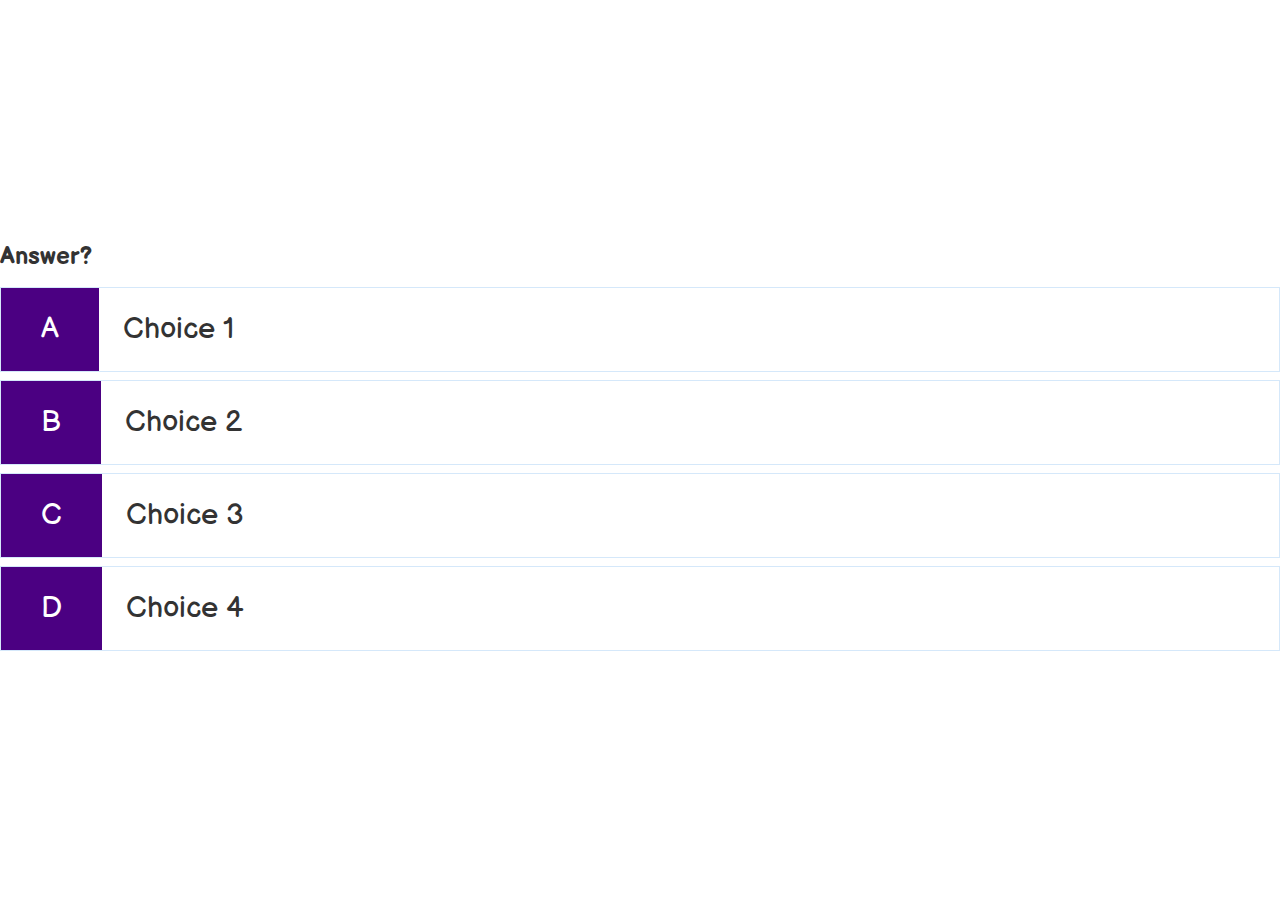
==== questions.html @ 02efb884 "Made some changes to index.html and style.css, and added questions.html, questions.css, and highscor" ====
<!DOCTYPE html>
<html lang="en">
<head>
    <meta charset="UTF-8">
    <meta name="viewport" content="width=device-width, initial-scale=1.0">
    <title>Questions</title>
    <link rel="stylesheet" href="style.css">
    <link rel="stylesheet" href="questions.css">
</head>
<body>
    <div class="container">
        <div id="game" class="justify-center flex-column">
            <h2 id="question">Answer?</h2>
            <div class="choice-container">
                <p class="choice-prefix">A</p>
                <p class="choice-text">Choice 1</p>
            </div>
            <div class="choice-container">
                <p class="choice-prefix">B</p>
                <p class="choice-text">Choice 2</p>
            </div>
            <div class="choice-container">
                <p class="choice-prefix">C</p>
                <p class="choice-text">Choice 3</p>
            </div>
            <div class="choice-container">
                <p class="choice-prefix">D</p>
                <p class="choice-text">Choice 4</p>
            </div>
        </div>
    </div>
</body>
</html>
---- style.css ----
@import url('https://fonts.googleapis.com/css2?family=Balsamiq+Sans:ital@1&display=swap');

*{
    box-sizing: border-box;
    font-family: 'Balsamiq Sans', cursive;
    margin: 0;
    padding: 0;
    color: #333;
}

h1, h2, h3, h4 {
    margin-bottom: 1rem;
}

h1 {
    font-size: 5.4rem;
    color: #4b0082;
    margin-bottom: 5rem;
}

.container {
    width: 100vw;
    height: 100vh;
    display: flex;
    justify-content: center;
    align-items: center;
    margin: 0 auto;
}

.container > * {
    width: 100%;
}

.flex-column {
    display: flex;
    flex-direction: column;
}

.flex-center {
    justify-content: center;
    align-items: center;
}

.justify-center {
    justify-content: center;
}

.text-center {
    text-align: center;
}

.hidden {
    display: none;
}

.btn {
    font-size: 1.8rem;
    padding: 1rem;
    width: 20rem;
    text-align: center;
    border: 0.1rem solid #4b0082;
    margin-bottom: 1rem;
    text-decoration: none;
    color: #4b0082;
    background-color: white;
}

.btn:hover {
    cursor: pointer;
    box-shadow: 0 0.4rem 1.4rem 0 rgba(75, 0, 130, 0.5);
    transform: translateY(-0.1rem);
    transition: transform 150ms;
}
---- questions.css ----
.choice-container {
    display: flex;
    margin-bottom: 0.5rem;
    width: 100%;
    font-size: 1.8rem;
    border: 0.1rem solid rgb(86, 165, 235, 0.25);
    background-color: white;
}

.choce-container:hover {
    cursor: pointer;
    box-shadow: 0 0.4rem 1.4rem 0 rgba(75, 0, 130, 0.5);
    transform: translateY(-0.1rem);
    transition: transform 150ms;
}

.choice-prefix {
    padding: 1.5rem 2.5rem;
    background-color: #4b0082;
    color: white;
}

.choice-text {
    padding: 1.5rem;
}
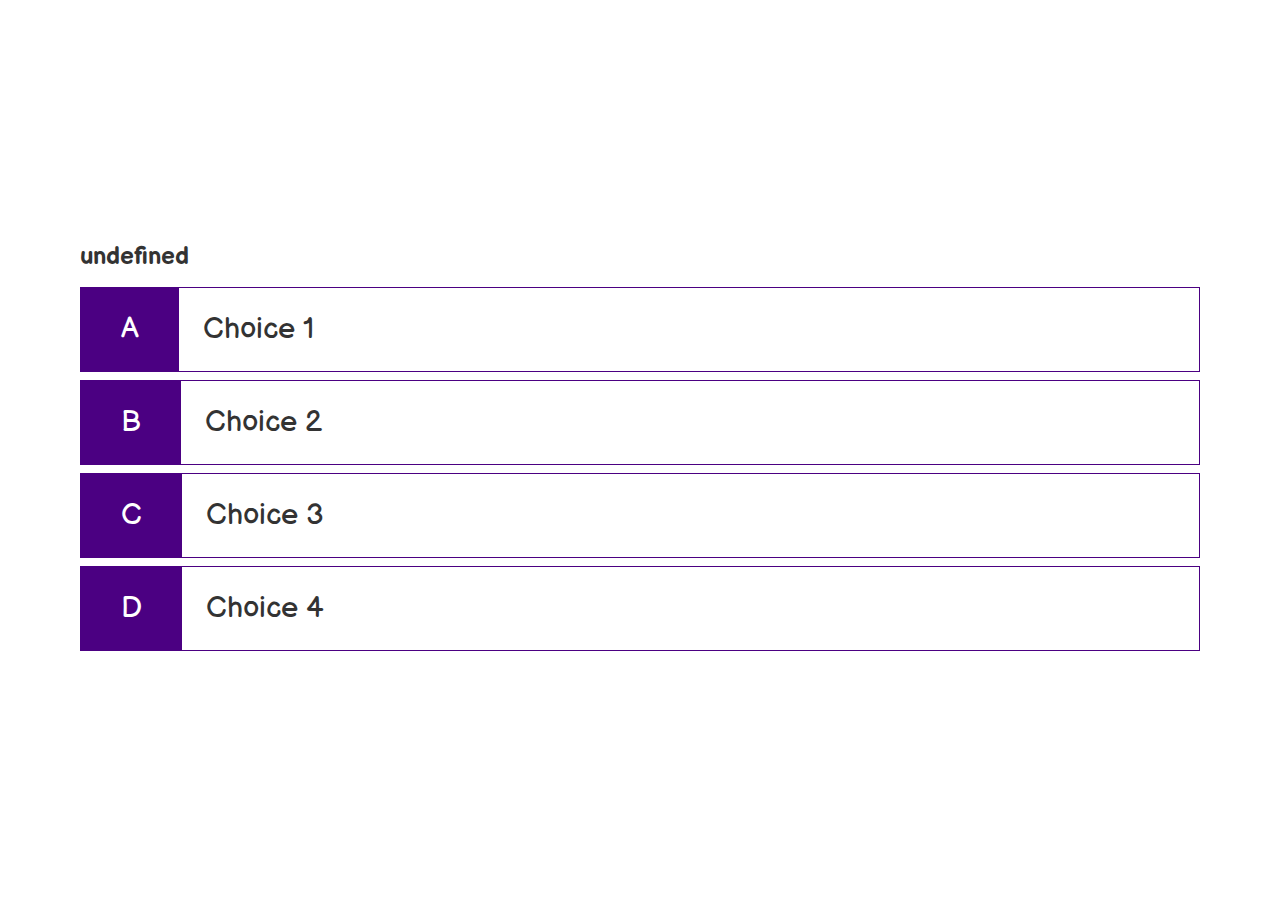
==== commit a4c28f86: "Made adjustments and created script.js" ====
--- a/questions.html
+++ b/questions.html
@@ -13,21 +13,22 @@
             <h2 id="question">Answer?</h2>
             <div class="choice-container">
                 <p class="choice-prefix">A</p>
-                <p class="choice-text">Choice 1</p>
+                <p class="choice-text" data-number="1">Choice 1</p>
             </div>
             <div class="choice-container">
                 <p class="choice-prefix">B</p>
-                <p class="choice-text">Choice 2</p>
+                <p class="choice-text" data-number="2">Choice 2</p>
             </div>
             <div class="choice-container">
                 <p class="choice-prefix">C</p>
-                <p class="choice-text">Choice 3</p>
+                <p class="choice-text" data-number="3">Choice 3</p>
             </div>
             <div class="choice-container">
                 <p class="choice-prefix">D</p>
-                <p class="choice-text">Choice 4</p>
+                <p class="choice-text" data-number="4">Choice 4</p>
             </div>
         </div>
     </div>
+    <script src="script.js"></script>
 </body>
 </html>--- a/style.css
+++ b/style.css
@@ -19,12 +19,14 @@
 }
 
 .container {
+    padding: 5rem;
     width: 100vw;
     height: 100vh;
     display: flex;
     justify-content: center;
     align-items: center;
     margin: 0 auto;
+    max-width: 80rem;
 }
 
 .container > * {
--- a/questions.css
+++ b/questions.css
@@ -3,7 +3,7 @@
     margin-bottom: 0.5rem;
     width: 100%;
     font-size: 1.8rem;
-    border: 0.1rem solid rgb(86, 165, 235, 0.25);
+    border: 0.1rem solid #4b0082;
     background-color: white;
 }
 
@@ -22,4 +22,5 @@
 
 .choice-text {
     padding: 1.5rem;
+    width: 100%;
 }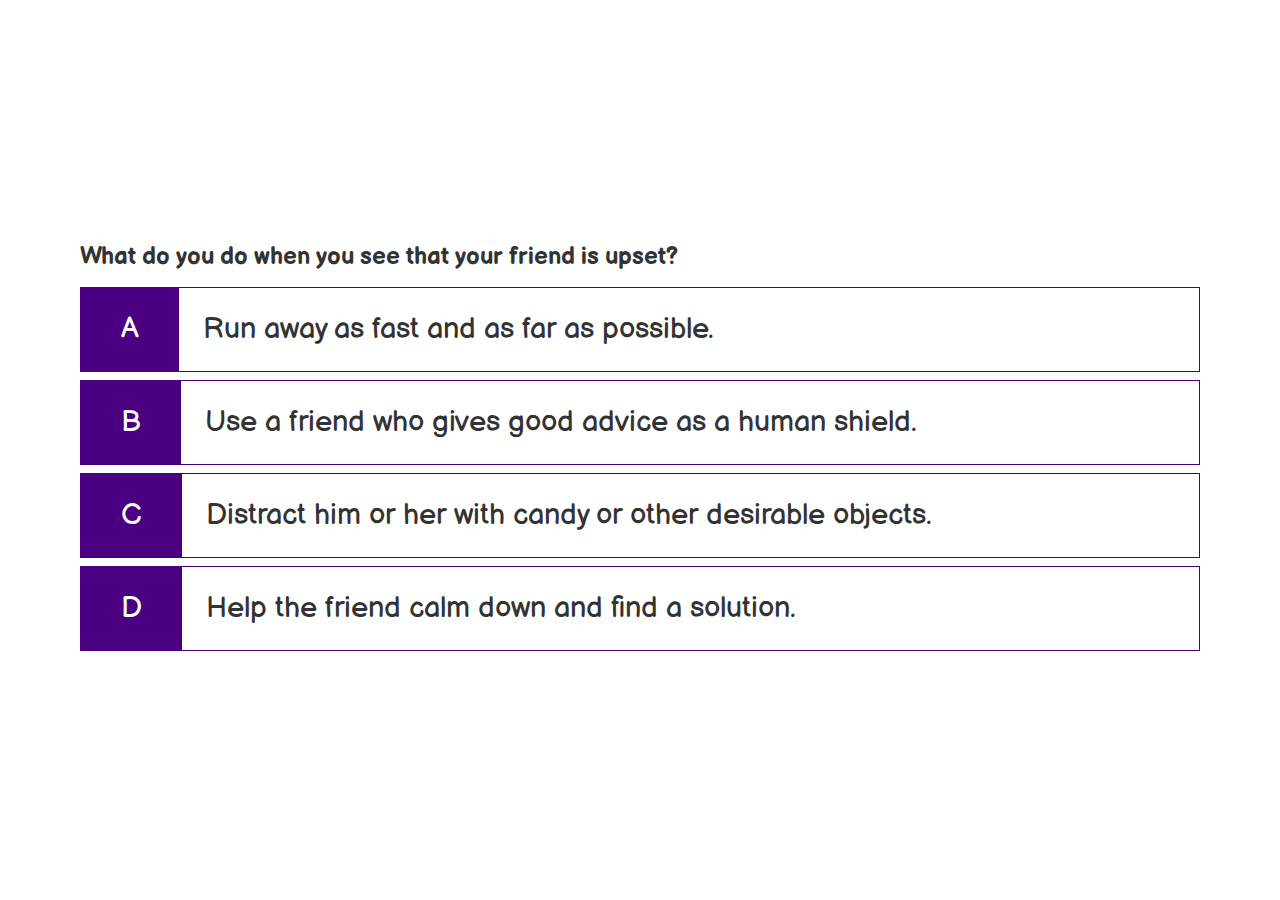
==== commit 0983d52c: "Bug fixes" ====
--- a/questions.html
+++ b/questions.html
@@ -8,9 +8,12 @@
     <link rel="stylesheet" href="questions.css">
 </head>
 <body>
+
+    <!-- Container holding the questions -->
+
     <div class="container">
         <div id="game" class="justify-center flex-column">
-            <h2 id="question">Answer?</h2>
+            <h2 id="question">What's your answer?</h2>
             <div class="choice-container">
                 <p class="choice-prefix">A</p>
                 <p class="choice-text" data-number="1">Choice 1</p>
@@ -29,6 +32,8 @@
             </div>
         </div>
     </div>
+
     <script src="script.js"></script>
+
 </body>
 </html>